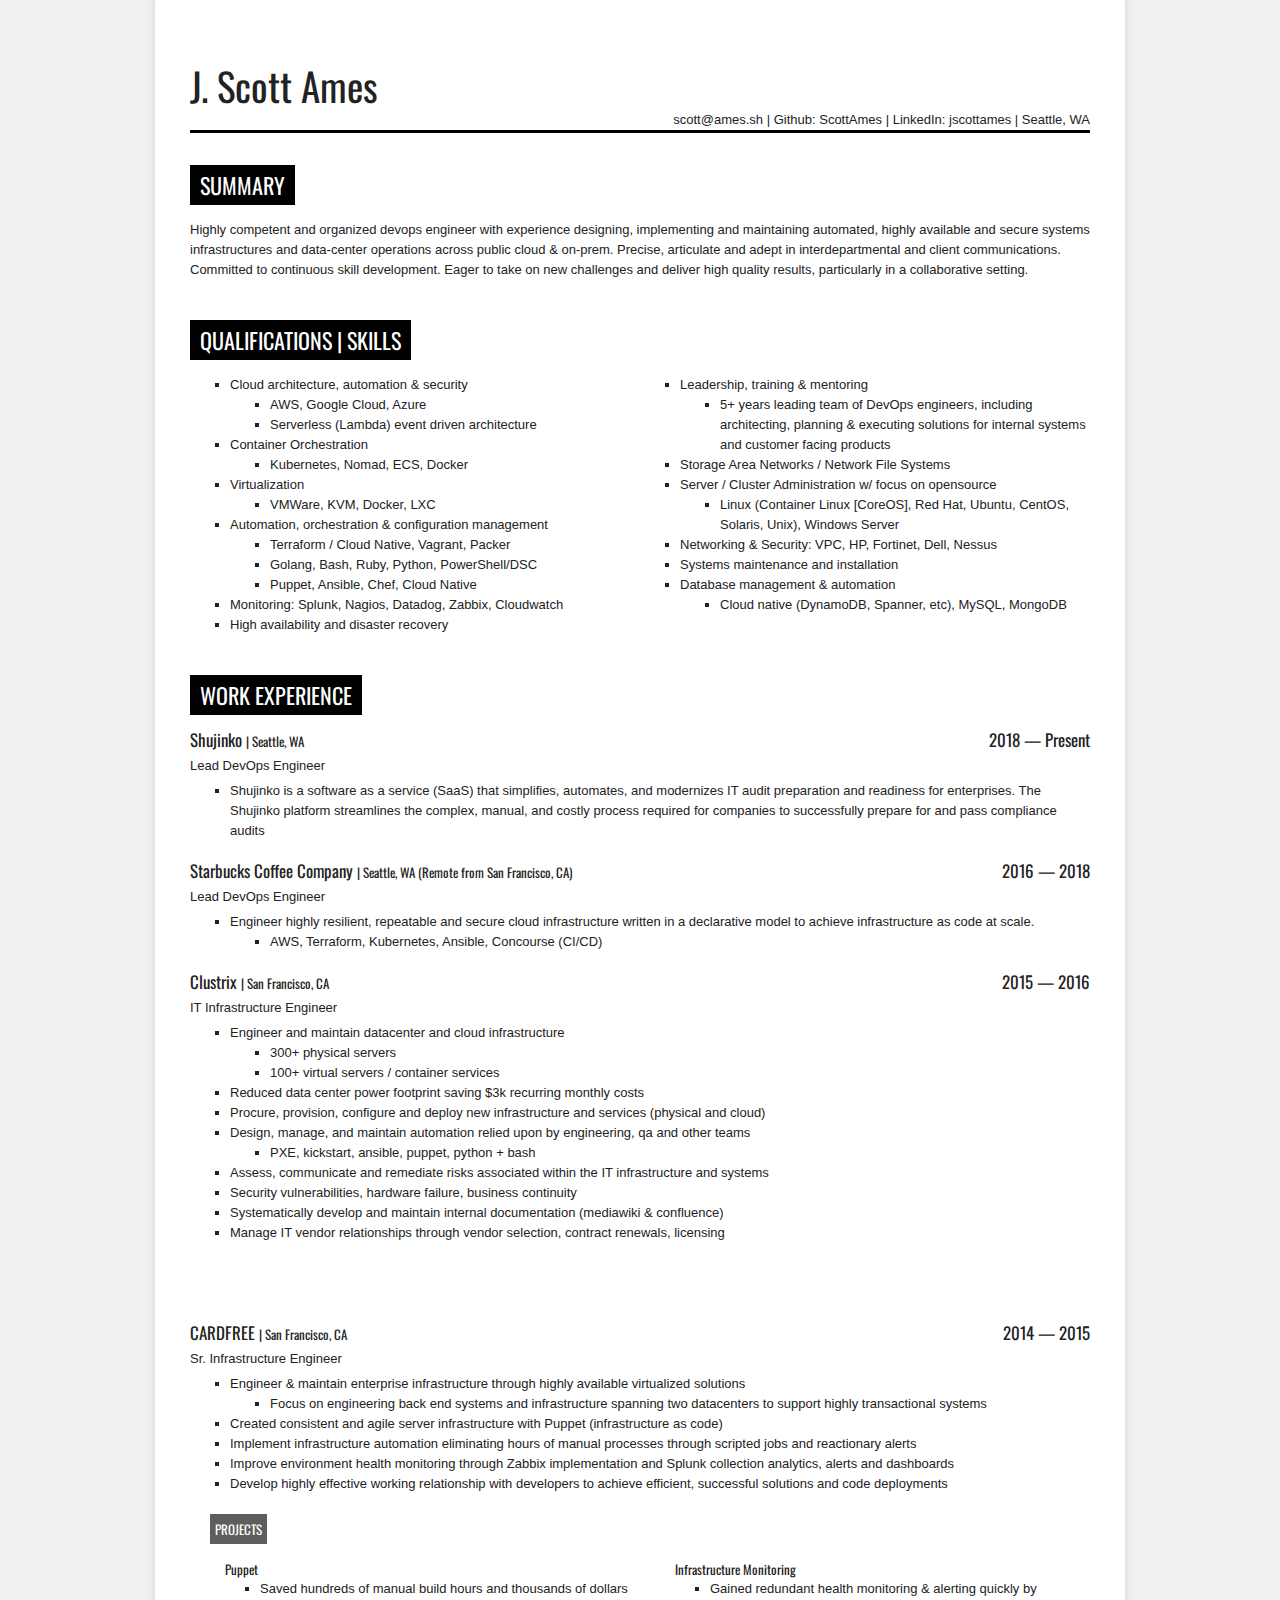
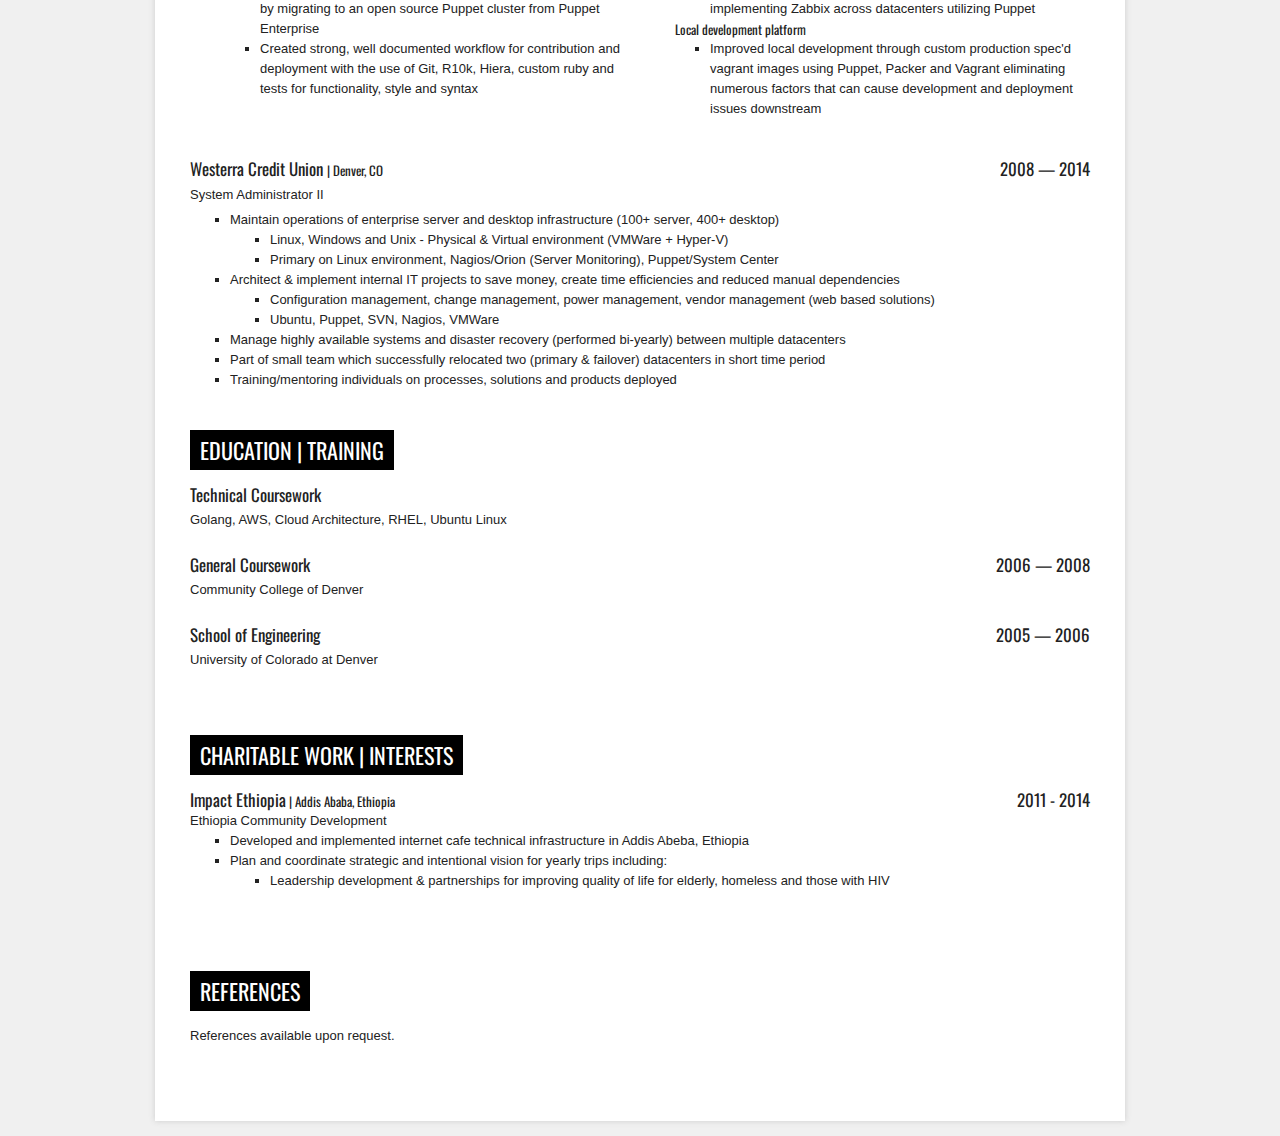
==== print.html @ c50ca89a "Updated descriptions + slight cleanup" ====
<!DOCTYPE html>
<html>

<head>
  <title>J. Scott Ames</title>
  <meta http-equiv="Content-Type" content="text/html; charset=utf-8" />
  <meta http-equiv="Generator" content="CV Maker - https://cvmkr.com/" />
  <meta name="robots" content="noindex">
  <link href="http://fonts.googleapis.com/css?family=Oswald" rel="stylesheet" type="text/css" />
  <style type="text/css">
    body {
      background: #f0f0f0;
      margin: 0;
      padding: 0;
      font-family: 'Helvetica Neue', Helvetica, Arial, sans-serif;
      line-height: 20px;
      font-size: 13px;
      color: #222;
    }

    h1,
    h2,
    h3 {
      font-family: 'Oswald', Impact, Helvetica, Arial, sans-serif;
      font-weight: normal;
      margin: 0 0 15px 0;
      padding: 0;
    }

    h1 {
      font-size: 300%;
      background: #fff;
    }

    h2 {
      font-size: 210%;
    }

    h3 {
      font-size: 130%;
    }

    h4 {
      font-family: 'Oswald', Impact, Helvetica, Arial, sans-serif;
      font-weight: normal;
      margin: 0 0 0 0;
      padding: 0;
      font-size: 100%;
      text-indent: 35px;
    }

    h5 {
      text-indent: 25px;
    }

    p {
      margin: 0 0 10px 0;
    }

    ul {
      margin: 0;
      list-style-type: square;
    }

    ul.class-two li {
      float: left;
      width: 50%;
    }

    a {
      color: #222;
    }

    /* ________________________________________________________ */
    .clear {
      clear: both;
    }

    #main {
      background: #fff;
      width: 900px;
      padding: 35px;
      margin: 0 auto 15px auto;
      overflow: hidden;
      box-shadow: 0 0 6px #ccc;
    }

    #namecontact {
      position: relative;
      top: 0px;
      width: 900px;
      height: 100px;
      background: #fff;
      z-index: 100;
    }

    #title {
      line-height: 42px;
      border-bottom: 3px solid #000;
      padding-bottom: 30px;
      margin: 0px 0 30px 0;
    }

    #projtitle {
      line-height: 42px;
      border-bottom: 3px solid #000;
      padding-bottom: 30px;
      margin: 0px 0 30px 0;
      text-indent: 50px;
    }

    #credit {
      margin-bottom: 20px;
      font-size: 11px;
      color: #999;
      text-align: center;
    }

    #credit a {
      color: #999;
    }

    p label {
      font-family: 'Oswald', Helvetica, Arial, serif;
      font-size: 110%;
      margin-right: 10px;
    }

    p label span.colon {
      display: inline;
    }

    .itemproj li {
      margin-left: 30px;
    }

    .section {
      margin-bottom: 40px;
    }

    .topsection {
      margin-bottom: 30px;
      margin-top: 20px;
    }

    .topsection2 {
      margin-bottom: 30px;
      margin-top: 30px;
    }

    .section .set {}

    .item {
      margin: 0 0 20px 0;
    }

    /*  _____________________________ */
    .section .title {
      text-transform: uppercase;
      font-size: 170%;
      padding: 10px 10px;
      margin: 0 auto 15px auto;
      display: inline-block;
      background: #000;
      color: #fff;
    }

    .section .projtitle {
      text-transform: uppercase;
      font-size: 100%;
      margin-left: 20px;
      padding: 5px 5px;
      display: inline-block;
      background: #5E5E5E;
      color: #fff;
    }

    .titlesmall {
      font-size: 170%;
      text-align: center;
      padding: 10px 10px;
      margin: 0 auto 15px auto;
      display: inline-block;
      background: #000;
      color: #fff;
    }

    .section .set h3 {
      margin: 0;
    }

    .basic-info {
      border-top: 0;
    }

    .section.basic-info .title {
      float: left;
      border: 0;
    }

    .basic-info .set {
      float: right;
      width: 70%;
    }

    .basic-info .address {
      width: 40%;
      float: left;
    }

    .basic-info .r {
      float: right;
      width: 50%;
      text-align: right;
    }

    .basic-info label {
      font-family: 'Oswald', Helvetica, Arial, serif;
    }

    .basic-info label,
    .basic-info span {
      display: inline !important;
    }

    .basic-info p {
      margin: 0;
    }

    .section span {
      display: block;
    }

    .section h3 span.l,
    .section span.r {
      width: 49%;
      float: left;
    }

    .section span.r {
      float: right;
      text-align: right;
    }

    .section-education .school,
    .section-work .job_title {
      font-size: 100%;
      display: block;
      margin: 5px 0 5px 0;
    }

    #photo {
      width: 160px;
      height: 200px;
      overflow: hidden;
      float: left;
      margin-top: 4px;
      border-radius: 4px;
    }

    #photo img {
      width: 100%;
      height: auto;
    }

    .header.photo {
      margin-left: 190px;
    }

    .header.photo #title {
      text-align: left;
    }

    .header.photo .basic-info {
      float: none;
      padding: 0;
    }

    @media screen and (max-width: 950px) {
      body {
        background: #fff;
      }

      #main {
        box-shadow: none;
        padding: 0;
        padding: 5px;
      }
    }

    @media print {

      .no-print,
      .no-print * {
        display: none !important;
      }
    }

    .namename {
      position: relative;
    }

    .namecontacts {
      position: relative;
      text-align: right;
    }

    #namebar {
      line-height: 42px;
      border-top: 3px solid #000;
      padding-bottom: 30px;
      margin: 0px 0 30px 0;
      position: relative;
      background: #fff;
    }

    #namebar2 {
      line-height: 42px;
      border-top: 3px solid #000;
      padding-bottom: 30px;
      margin: 0px 0 30px 0;
      position: relative;
      background: #fff;
    }

    #printbutton {
      position: fixed;
      top: 10px;
      right: 300px;
      text-align: right;
      z-index: 99999;
    }
  </style>
</head>

<body>
  <div id="main">
    <div id="namecontact">
      <div class="container">
        <div class="namename">
          <h1><br><br>J. Scott Ames</h1>
        </div>
        <div class="namecontacts">
          <a href="mailto:scott@ames.sh" style="text-decoration:none"><span class="value"
              target="_blank">scott@ames.sh</span></a>
          <span> | </span></span>
          <a href="https://github.com/scottames" style="text-decoration:none" target="_blank"><span
              class="value">Github: ScottAmes</span></a>
          <span> | </span></span>
          <a href="http://www.linkedin.com/in/jscottames" style="text-decoration:none" target="_blank"><span
              class="value">LinkedIn: jscottames</span></a>
          <span> | </span>
          <span class="value">Seattle, WA</span>
        </div>
      </div>
      <div id="namebar"></div>
    </div>
    <div class="topsection"></div>
    <div class="section section-1395421881910">
      <h2 class="title">Summary</h2>
      <div class="set">
        <div class="item">
          <span class="info">Highly competent and organized devops engineer with experience designing,
            implementing and maintaining automated, highly available and secure systems infrastructures and data-center
            operations across public cloud & on-prem. Precise, articulate and adept in interdepartmental and client
            communications. Committed to continuous skill development. Eager to take on new challenges and deliver high
            quality results, particularly in a collaborative setting.</span>
        </div>
      </div>
      <div class="clear"> </div>
    </div>
    <div class="section section-qualifications">
      <h2 class="title">Qualifications | Skills</h2>
      <div class="set">
        <div style="float: left; width: 50%;">
          <ul>
            <li>Cloud architecture, automation & security
              <ul>
                <li>AWS, Google Cloud, Azure</li>
                <li>Serverless (Lambda) event driven architecture</li>
              </ul>
            </li>
            <li>Container Orchestration
              <ul>
                <li>Kubernetes, Nomad, ECS, Docker</li>
              </ul>
            </li>
            <li>Virtualization
              <ul>
                <li>VMWare, KVM, Docker, LXC</li>
              </ul>
            </li>
            <li>Automation, orchestration & configuration management
              <ul>
                <li>Terraform / Cloud Native, Vagrant, Packer</li>
                <li>Golang, Bash, Ruby, Python, PowerShell/DSC</li>
                <li>Puppet, Ansible, Chef, Cloud Native</li>
              </ul>
            </li>
            <li>Monitoring: Splunk, Nagios, Datadog, Zabbix, Cloudwatch</li>
            <li>High availability and disaster recovery</li>
          </ul>
        </div>
        <div style="float: right; width: 50%;">
          <ul>
            <li>Leadership, training & mentoring
              <ul>
                <li>5+ years leading team of DevOps engineers, including architecting, planning & executing
                  solutions for internal systems and customer facing products</li>
              </ul>
            </li>
            <li>Storage Area Networks / Network File Systems</li>
            <li>Server / Cluster Administration w/ focus on opensource
              <ul>
                <li>Linux (Container Linux [CoreOS], Red Hat, Ubuntu, CentOS, Solaris, Unix), Windows Server</li>
              </ul>
            </li>
            <li>Networking & Security: VPC, HP, Fortinet, Dell, Nessus</li>
            <li>Systems maintenance and installation</li>
            <li>Database management & automation
              <ul>
                <li> Cloud native (DynamoDB, Spanner, etc), MySQL, MongoDB</li>
              </ul>
            </li>
          </ul>
        </div>
      </div>
      <div class="clear"> </div>
    </div>
    <div class="section section-work">
      <h2 class="title">Work Experience</h2>
      <div class="set">
        <div class="item">
          <h3>
            <span class="company l"><a href="https://www.shujinko.io/" style="text-decoration:none"
                target="_blank">Shujinko</a>
              <font size="2"> | Seattle, WA</font>
            </span>
            <span class="date r">2018 &mdash; Present</span>
          </h3>
          <span class="clear"> </span>
          <span class="job_title">Lead DevOps Engineer</span>
          <span class="info">
            <ul>
              <li>Shujinko is a software as a service (SaaS) that simplifies, automates, and modernizes IT audit
                preparation and readiness for enterprises. The Shujinko platform streamlines the complex, manual, and
                costly process required for companies to successfully prepare for and pass compliance audits</li>
            </ul>
          </span>
          <span class="clear"> </span>
        </div>
        <div class="item">
          <h3>
            <span class="company l"><a href="https://www.starbucks.com/about-us/company-information"
                style="text-decoration:none" target="_blank">Starbucks Coffee Company</a>
              <font size="2"> | Seattle, WA (Remote from San Francisco, CA)</font>
            </span>
            <span class="date r">2016 &mdash; 2018</span>
          </h3>
          <span class="clear"> </span>
          <span class="job_title">Lead DevOps Engineer</span>
          <span class="info">
            <ul>
              <li>Engineer highly resilient, repeatable and secure cloud infrastructure written in a declarative model
                to achieve infrastructure as code at scale.</li>
              <ul>
                <li>AWS, Terraform, Kubernetes, Ansible, Concourse (CI/CD)</li>
              </ul>
            </ul>
          </span>
          <span class="clear"> </span>
        </div>
        <div class="item">
          <h3>
            <span class="company l"><a href="http://www.clustrix.com/" style="text-decoration:none"
                target="_blank">Clustrix</a>
              <font size="2"> | San Francisco, CA</font>
            </span>
            <span class="date r">2015 &mdash; 2016</span>
          </h3>
          <span class="clear"> </span>
          <span class="job_title">IT Infrastructure Engineer</span>
          <span class="info">
            <ul>
              <li>Engineer and maintain datacenter and cloud infrastructure</li>
              <ul>
                <li>300+ physical servers</li>
                <li>100+ virtual servers / container services</li>
              </ul>
              <li>Reduced data center power footprint saving $3k recurring monthly costs</li>
              <li>Procure, provision, configure and deploy new infrastructure and services (physical and cloud)</li>
              <li>Design, manage, and maintain automation relied upon by engineering, qa and other teams</li>
              <ul>
                <li>PXE, kickstart, ansible, puppet, python + bash</li>
              </ul>
              <li>Assess, communicate and remediate risks associated within the IT infrastructure and systems</li>
              <li>Security vulnerabilities, hardware failure, business continuity</li>
              <li>Systematically develop and maintain internal documentation (mediawiki & confluence)</li>
              <li>Manage IT vendor relationships through vendor selection, contract renewals, licensing</li>
            </ul>
          </span>
          <span class="clear"> </span>
        </div>
        <p style="page-break-after: always;">&nbsp;</p>
        <p style="page-break-before: always;">&nbsp;</p>
        <div class="item">
          <h3>
            <span class="company l"><a href="http://www.cardfree.com/" style="text-decoration:none"
                target="_blank">CARDFREE</a>
              <font size="2"> | San Francisco, CA</font>
            </span>
            <span class="date r">2014 &mdash; 2015</span>
          </h3>
          <span class="clear"> </span>
          <span class="job_title">Sr. Infrastructure Engineer</span>
          <span class="info">
            <ul>
              <li>Engineer &amp; maintain enterprise infrastructure through highly available virtualized solutions</li>
              <ul>
                <li>Focus on engineering back end systems and infrastructure spanning two datacenters to support highly
                  transactional systems</li>
              </ul>
              <li>Created consistent and agile server infrastructure with Puppet (infrastructure as code)</li>
              <li>Implement infrastructure automation eliminating hours of manual processes through scripted jobs and
                reactionary alerts</li>
              <li>Improve environment health monitoring through Zabbix implementation and Splunk collection analytics,
                alerts and dashboards</li>
              <li>Develop highly effective working relationship with developers to achieve efficient, successful
                solutions and code deployments</li>
            </ul>
          </span>
          <span class="clear"> </span>
        </div>
        <div class="section section-projects">
          <h2 class="projtitle">Projects</h2>
          <div class="set">
            <div style="float: left; width: 50%;">
              <span class="clear"> </span>
              <h4>
                <span class="info l">Puppet</span>
              </h4>
              <span class="clear"> </span>
              <span class="itemproj">
                <ul>
                  <li>Saved hundreds of manual build hours and thousands of dollars by migrating to an open source
                    Puppet cluster from Puppet Enterprise</li>
                  <li>Created strong, well documented workflow for contribution and deployment with the use of Git,
                    R10k, Hiera, custom ruby and tests for functionality, style and syntax</li>
                </ul>
            </div>
            <div style="float: right; width: 50%;">
              <span class="clear"> </span>
              <h4>
                <span class="info l">Infrastructure Monitoring</span>
              </h4>
              <span class="clear"></span>
              <span class="itemproj">
                <ul>
                  <li>Gained redundant health monitoring & alerting quickly by implementing Zabbix across datacenters
                    utilizing Puppet</li>
                </ul>
              </span>
              <h4>
                <span class="info l">Local development platform</span>
              </h4>
              <span class="clear"></span>
              <span class="itemproj">
                <ul>
                  <li>Improved local development through custom production spec'd vagrant images using Puppet, Packer
                    and Vagrant eliminating numerous factors that can cause development and deployment issues downstream
                  </li>
                </ul>
              </span>
              <span class="clear"> </span>
            </div>
          </div>
          <div class="clear"> </div>
        </div>
        <div class="item">
          <h3>
            <span class="company l"><a href="https://www.westerracu.com/about-us" style="text-decoration:none"
                target="_blank">Westerra Credit Union</a>
              <font size="2"> | Denver, CO</font>
            </span>
            <span class="date r">2008 &mdash; 2014</span>
          </h3>
          <span class="clear"> </span>
          <span class="job_title">System Administrator II</span>
          <span class="info">
            <ul>
              <li>Maintain operations of enterprise server and desktop infrastructure (100+ server, 400+ desktop)</li>
              <ul>
                <li>Linux, Windows and Unix - Physical &amp; Virtual environment (VMWare + Hyper-V)</li>
                <li>Primary on Linux environment, Nagios/Orion (Server Monitoring), Puppet/System Center</li>
              </ul>
              <li>Architect & implement internal IT projects to save money, create time efficiencies and reduced manual
                dependencies</li>
              <ul>
                <li>Configuration management, change management, power management, vendor management (web based
                  solutions)</li>
                <li>Ubuntu, Puppet, SVN, Nagios, VMWare</li>
              </ul>
              <li>Manage highly available systems and disaster recovery (performed bi-yearly) between multiple
                datacenters</li>
              <li>Part of small team which successfully relocated two (primary & failover) datacenters in short time
                period</li>
              <li>Training/mentoring individuals on processes, solutions and products deployed</li>
            </ul>
          </span>
          <span class="clear"> </span>
        </div>
      </div>
    </div>
    <div class="section section-education">
      <h2 class="title">Education | Training</h2>
      <div class="set">
        <div class="item">
          <h3>
            <span class="course l">Technical Coursework</span>
            <span class="date r"></span>
          </h3>
          <span class="clear"> </span>
          <span class="school">Golang, AWS, Cloud Architecture, RHEL, Ubuntu Linux</span>
          <span class="clear"> </span>
        </div>
        <div class="item">
          <h3>
            <span class="course l">General Coursework</span>
            <span class="date r">2006 &mdash; 2008</span>
          </h3>
          <span class="clear"> </span>
          <span class="school">Community College of Denver</span>
          <span class="clear"> </span>
        </div>
        <div class="item">
          <h3>
            <span class="course l">School of Engineering</span>
            <span class="date r">2005 &mdash; 2006</span>
          </h3>
          <span class="clear"> </span>
          <span class="school">University of Colorado at Denver</span>
          <span class="clear"></span>
        </div>
      </div>
      <div class="clear"> </div>
    </div>
    <div class="section section-interests">
      <h2 class="title">Charitable Work | Interests</h2>
      <div class="set">
        <div class="item">
          <h3>
            <span class="info l">Impact Ethiopia<font size="2"> | Addis Ababa, Ethiopia</font></span>
            <span class="date r">2011 - 2014</span>
          </h3>
          <span class="clear"> </span>
          <span>Ethiopia Community Development</span>
          <span>
            <ul>
              <li>Developed and implemented internet cafe technical infrastructure in Addis Abeba, Ethiopia</li>
              <li>Plan and coordinate strategic and intentional vision for yearly trips including:</li>
              <ul>
                <li>Leadership development & partnerships for improving quality of life for elderly, homeless and those
                  with HIV</li>
              </ul>
            </ul>
            <br />
          </span>
        </div>
      </div>
      <div class="clear"> </div>
    </div>
    <div class="section section-references">
      <h2 class="title">References</h2>
      <div class="set">
        <div class="item">
          <span class="info">References available upon request.</span>
        </div>
      </div>
      <div class="clear"> </div>
    </div>
  </div>
</body>

</html>
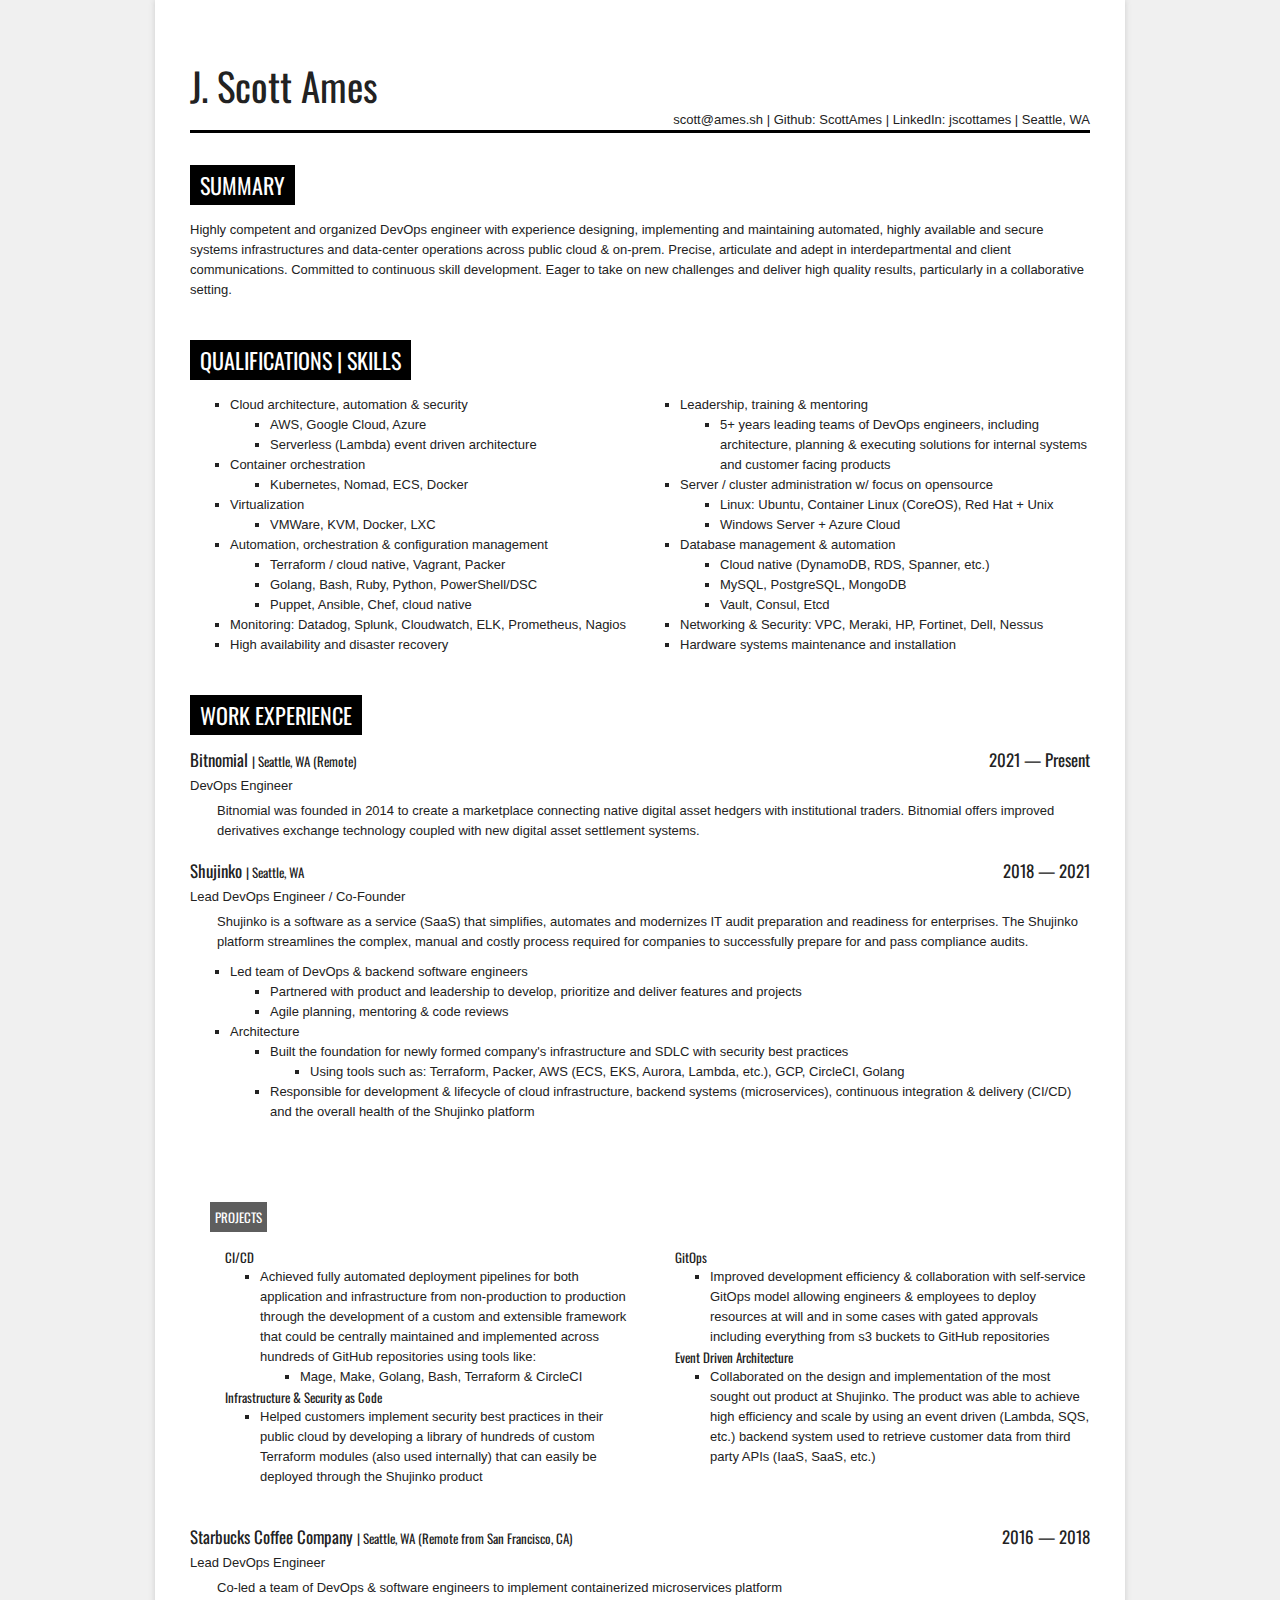
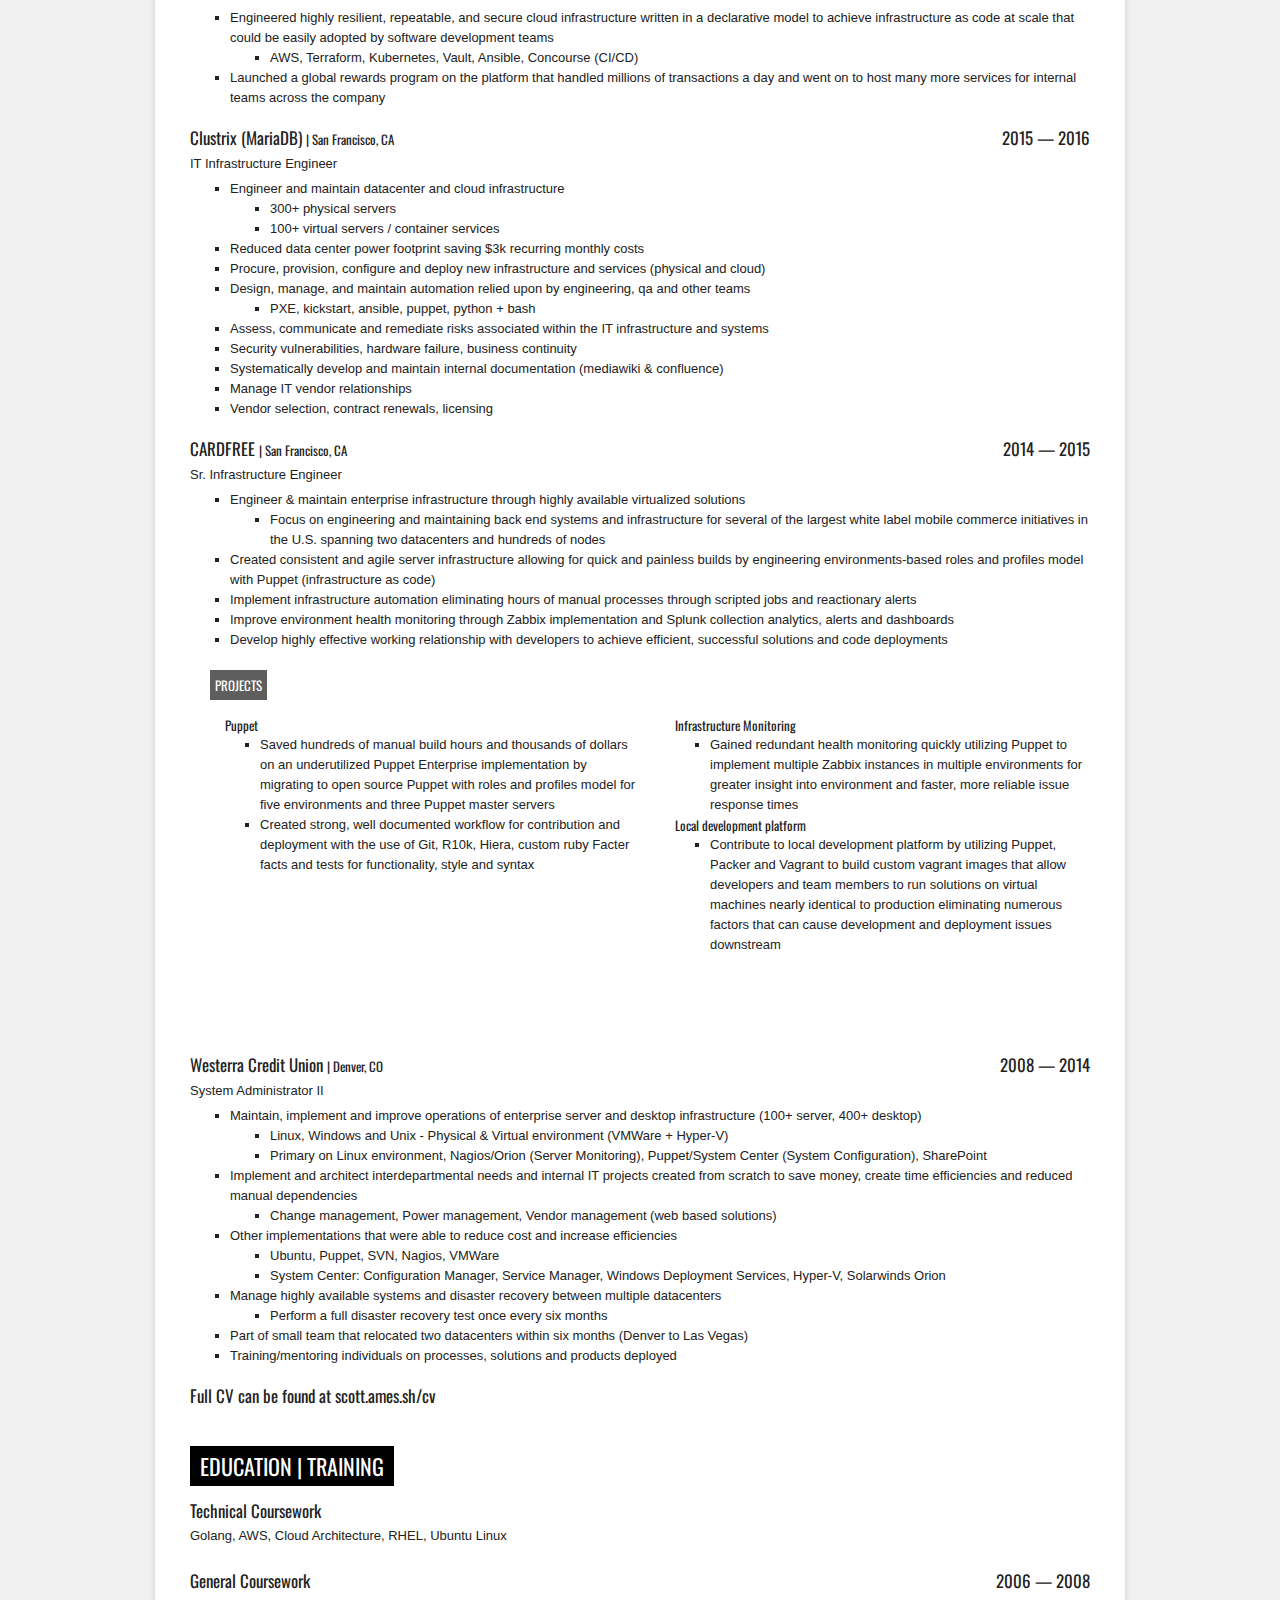
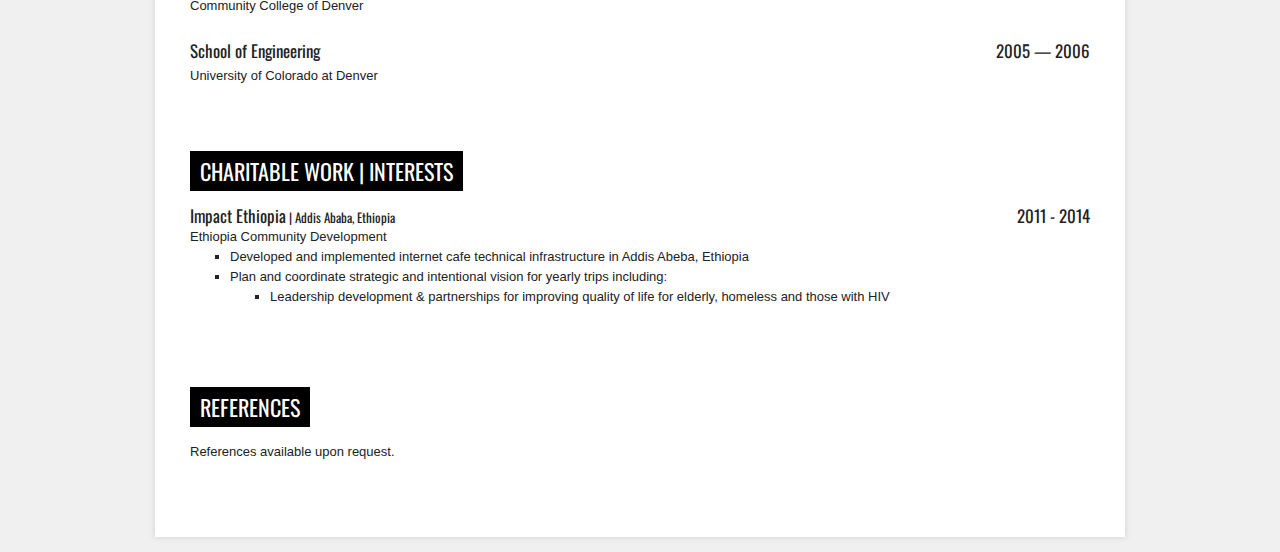
==== commit ceccc4fd: "true-up print copy + re-enable print" ====
--- a/print.html
+++ b/print.html
@@ -4,7 +4,6 @@
 <head>
   <title>J. Scott Ames</title>
   <meta http-equiv="Content-Type" content="text/html; charset=utf-8" />
-  <meta http-equiv="Generator" content="CV Maker - https://cvmkr.com/" />
   <meta name="robots" content="noindex">
   <link href="http://fonts.googleapis.com/css?family=Oswald" rel="stylesheet" type="text/css" />
   <style type="text/css">
@@ -347,8 +346,8 @@
           <a href="https://github.com/scottames" style="text-decoration:none" target="_blank"><span
               class="value">Github: ScottAmes</span></a>
           <span> | </span></span>
-          <a href="http://www.linkedin.com/in/jscottames" style="text-decoration:none" target="_blank"><span
-              class="value">LinkedIn: jscottames</span></a>
+          <a href="http://www.linkedin.com/in/jscottames" style="text-decoration:none"
+            target="_blank"><span class="value">LinkedIn: jscottames</span></a>
           <span> | </span>
           <span class="value">Seattle, WA</span>
         </div>
@@ -360,10 +359,11 @@
       <h2 class="title">Summary</h2>
       <div class="set">
         <div class="item">
-          <span class="info">Highly competent and organized devops engineer with experience designing,
-            implementing and maintaining automated, highly available and secure systems infrastructures and data-center
-            operations across public cloud & on-prem. Precise, articulate and adept in interdepartmental and client
-            communications. Committed to continuous skill development. Eager to take on new challenges and deliver high
+          <span class="info">Highly competent and organized DevOps engineer with experience
+            designing, implementing and maintaining automated, highly available and secure systems
+            infrastructures and data-center operations across public cloud & on-prem. Precise,
+            articulate and adept in interdepartmental and client communications. Committed to
+            continuous skill development. Eager to take on new challenges and deliver high
             quality results, particularly in a collaborative setting.</span>
         </div>
       </div>
@@ -380,7 +380,7 @@
                 <li>Serverless (Lambda) event driven architecture</li>
               </ul>
             </li>
-            <li>Container Orchestration
+            <li>Container orchestration
               <ul>
                 <li>Kubernetes, Nomad, ECS, Docker</li>
               </ul>
@@ -392,12 +392,12 @@
             </li>
             <li>Automation, orchestration & configuration management
               <ul>
-                <li>Terraform / Cloud Native, Vagrant, Packer</li>
+                <li>Terraform / cloud native, Vagrant, Packer</li>
                 <li>Golang, Bash, Ruby, Python, PowerShell/DSC</li>
-                <li>Puppet, Ansible, Chef, Cloud Native</li>
+                <li>Puppet, Ansible, Chef, cloud native</li>
               </ul>
             </li>
-            <li>Monitoring: Splunk, Nagios, Datadog, Zabbix, Cloudwatch</li>
+            <li>Monitoring: Datadog, Splunk, Cloudwatch, ELK, Prometheus, Nagios</li>
             <li>High availability and disaster recovery</li>
           </ul>
         </div>
@@ -405,23 +405,25 @@
           <ul>
             <li>Leadership, training & mentoring
               <ul>
-                <li>5+ years leading team of DevOps engineers, including architecting, planning & executing
-                  solutions for internal systems and customer facing products</li>
+                <li>5+ years leading teams of DevOps engineers, including architecture, planning &
+                  executing solutions for internal systems and customer facing products</li>
               </ul>
             </li>
-            <li>Storage Area Networks / Network File Systems</li>
-            <li>Server / Cluster Administration w/ focus on opensource
-              <ul>
-                <li>Linux (Container Linux [CoreOS], Red Hat, Ubuntu, CentOS, Solaris, Unix), Windows Server</li>
+            <li>Server / cluster administration w/ focus on opensource
+              <ul>
+                <li>Linux: Ubuntu, Container Linux (CoreOS), Red Hat + Unix</li>
+                <li>Windows Server + Azure Cloud</li>
               </ul>
             </li>
-            <li>Networking & Security: VPC, HP, Fortinet, Dell, Nessus</li>
-            <li>Systems maintenance and installation</li>
             <li>Database management & automation
               <ul>
-                <li> Cloud native (DynamoDB, Spanner, etc), MySQL, MongoDB</li>
+                <li>Cloud native (DynamoDB, RDS, Spanner, etc.)</li>
+                <li>MySQL, PostgreSQL, MongoDB</li>
+                <li>Vault, Consul, Etcd</li>
               </ul>
             </li>
+            <li>Networking & Security: VPC, Meraki, HP, Fortinet, Dell, Nessus</li>
+            <li>Hardware systems maintenance and installation</li>
           </ul>
         </div>
       </div>
@@ -432,22 +434,130 @@
       <div class="set">
         <div class="item">
           <h3>
-            <span class="company l"><a href="https://www.shujinko.io/" style="text-decoration:none"
+            <span class="company l"><a href="https://bitnomial.com/" style="text-decoration:none"
+                target="_blank">Bitnomial</a>
+              <font size="2"> | Seattle, WA (Remote)</font>
+            </span>
+            <span class="date r">2021 &mdash; Present</span>
+          </h3>
+          <span class="clear"> </span>
+          <span class="job_title">DevOps Engineer</span>
+          <span class="info">
+            <p style="margin-left:3%">Bitnomial was founded in 2014 to create a marketplace
+              connecting native digital asset hedgers with institutional traders. Bitnomial offers
+              improved derivatives exchange technology coupled with new digital asset settlement
+              systems.</p>
+          </span>
+        </div>
+        <div class="item">
+          <h3>
+            <span class="company l"><a href="https://shujinko.io/" style="text-decoration:none"
                 target="_blank">Shujinko</a>
               <font size="2"> | Seattle, WA</font>
             </span>
-            <span class="date r">2018 &mdash; Present</span>
-          </h3>
-          <span class="clear"> </span>
-          <span class="job_title">Lead DevOps Engineer</span>
+            <span class="date r">2018 &mdash; 2021</span>
+          </h3>
+          <span class="clear"> </span>
+          <span class="job_title">Lead DevOps Engineer / Co-Founder</span>
           <span class="info">
+            <p style="margin-left:3%">Shujinko is a software as a service (SaaS) that simplifies,
+              automates and modernizes IT audit preparation and readiness for enterprises. The
+              Shujinko platform streamlines the complex, manual and costly process required for
+              companies to successfully prepare for and pass compliance audits.</p>
             <ul>
-              <li>Shujinko is a software as a service (SaaS) that simplifies, automates, and modernizes IT audit
-                preparation and readiness for enterprises. The Shujinko platform streamlines the complex, manual, and
-                costly process required for companies to successfully prepare for and pass compliance audits</li>
+              <li>Led team of DevOps & backend software engineers</li>
+              <ul>
+                <li>Partnered with product and leadership to develop, prioritize and deliver
+                  features and projects</li>
+                <li>Agile planning, mentoring & code reviews</li>
+              </ul>
+              <li>Architecture</li>
+              <ul>
+                <li>Built the foundation for newly formed company's infrastructure and SDLC with
+                  security best practices</li>
+                <ul>
+                  <li>Using tools such as: Terraform, Packer, AWS (ECS, EKS,
+                    Aurora, Lambda, etc.), GCP, CircleCI, Golang</li>
+                </ul>
+                <li>Responsible for development & lifecycle of cloud infrastructure, backend systems
+                  (microservices), continuous integration & delivery (CI/CD) and the overall health
+                  of the Shujinko platform</li>
+              </ul>
             </ul>
           </span>
           <span class="clear"> </span>
+        </div>
+        <p style="page-break-after: always;">&nbsp;</p>
+        <p style="page-break-before: always;">&nbsp;</p>
+        <div class="section section-projects">
+          <h2 class="projtitle">Projects</h2>
+          <div class="set">
+            <div style="float: left; width: 50%;">
+              <span class="clear"> </span>
+              <h4>
+                <span class="info l">CI/CD</span>
+              </h4>
+              <span class="clear"> </span>
+              <span class="itemproj">
+                <ul>
+                  <li>Achieved fully automated deployment pipelines for both application and
+                    infrastructure from
+                    non-production to production through the development of a custom and extensible
+                    framework that could
+                    be centrally maintained and implemented across hundreds of GitHub repositories
+                    using tools like:</li>
+                  <ul>
+                    <li><a href="https://magefile.org/" style="text-decoration:none"
+                        target="_blank">Mage</a>, Make,
+                      Golang, Bash, Terraform & CircleCI</li>
+                  </ul>
+                </ul>
+                <h4>
+                  <span class="info l">Infrastructure & Security as Code</span>
+                </h4>
+                <span class="clear"></span>
+                <span class="itemproj">
+                  <ul>
+                    <li>Helped customers implement security best practices in their public cloud by
+                      developing a
+                      library of hundreds of custom Terraform modules (also used internally) that
+                      can easily be deployed
+                      through the Shujinko product</li>
+                  </ul>
+            </div>
+            <div style="float: right; width: 50%;">
+              <h4>
+                <span class="info l">GitOps</span>
+              </h4>
+              <span class="clear"></span>
+              <span class="itemproj">
+                <ul>
+                  <li>Improved development efficiency & collaboration with self-service GitOps
+                    model allowing
+                    engineers & employees to deploy resources at will and in some cases with gated
+                    approvals including
+                    everything from s3 buckets to GitHub repositories</li>
+                </ul>
+              </span>
+              <span class="clear"> </span>
+              <h4>
+                <span class="info l">Event Driven Architecture</span>
+              </h4>
+              <span class="clear"></span>
+              <span class="itemproj">
+                <ul>
+                  <li>Collaborated on the design and implementation of the most sought out product
+                    at Shujinko. The
+                    product was able to achieve high efficiency and scale by using an event driven
+                    (Lambda, SQS, etc.)
+                    backend system used to retrieve customer data from third party APIs (IaaS, SaaS,
+                    etc.)</li>
+                </ul>
+              </span>
+              <span class="clear"> </span>
+            </div>
+          </div>
+          <div class="clear"> </div>
         </div>
         <div class="item">
           <h3>
@@ -460,20 +570,27 @@
           <span class="clear"> </span>
           <span class="job_title">Lead DevOps Engineer</span>
           <span class="info">
+            <p style="margin-left:3%">Co-led a team of DevOps & software engineers to implement
+              containerized microservices platform</p>
             <ul>
-              <li>Engineer highly resilient, repeatable and secure cloud infrastructure written in a declarative model
-                to achieve infrastructure as code at scale.</li>
-              <ul>
-                <li>AWS, Terraform, Kubernetes, Ansible, Concourse (CI/CD)</li>
-              </ul>
+              <li>Engineered highly resilient, repeatable, and secure cloud infrastructure written
+                in a declarative model to achieve infrastructure as code at scale that could be
+                easily adopted by software development teams
+              </li>
+              <ul>
+                <li>AWS, Terraform, Kubernetes, Vault, Ansible, Concourse (CI/CD)</li>
+              </ul>
+              <li>Launched a global rewards program on the platform that handled millions of
+                transactions a day and went on to host many more services for internal teams across
+                the company</li>
             </ul>
           </span>
           <span class="clear"> </span>
         </div>
         <div class="item">
           <h3>
-            <span class="company l"><a href="http://www.clustrix.com/" style="text-decoration:none"
-                target="_blank">Clustrix</a>
+            <span class="company l"><a href="https://www.clustrix.com/" style="text-decoration:none"
+                target="_blank">Clustrix (MariaDB)</a>
               <font size="2"> | San Francisco, CA</font>
             </span>
             <span class="date r">2015 &mdash; 2016</span>
@@ -488,21 +605,24 @@
                 <li>100+ virtual servers / container services</li>
               </ul>
               <li>Reduced data center power footprint saving $3k recurring monthly costs</li>
-              <li>Procure, provision, configure and deploy new infrastructure and services (physical and cloud)</li>
-              <li>Design, manage, and maintain automation relied upon by engineering, qa and other teams</li>
+              <li>Procure, provision, configure and deploy new infrastructure and services (physical
+                and cloud)</li>
+              <li>Design, manage, and maintain automation relied upon by engineering, qa and other
+                teams</li>
               <ul>
                 <li>PXE, kickstart, ansible, puppet, python + bash</li>
               </ul>
-              <li>Assess, communicate and remediate risks associated within the IT infrastructure and systems</li>
+              <li>Assess, communicate and remediate risks associated within the IT infrastructure
+                and systems</li>
               <li>Security vulnerabilities, hardware failure, business continuity</li>
-              <li>Systematically develop and maintain internal documentation (mediawiki & confluence)</li>
-              <li>Manage IT vendor relationships through vendor selection, contract renewals, licensing</li>
+              <li>Systematically develop and maintain internal documentation (mediawiki &
+                confluence)</li>
+              <li>Manage IT vendor relationships</li>
+              <li>Vendor selection, contract renewals, licensing</li>
             </ul>
           </span>
           <span class="clear"> </span>
         </div>
-        <p style="page-break-after: always;">&nbsp;</p>
-        <p style="page-break-before: always;">&nbsp;</p>
         <div class="item">
           <h3>
             <span class="company l"><a href="http://www.cardfree.com/" style="text-decoration:none"
@@ -515,17 +635,24 @@
           <span class="job_title">Sr. Infrastructure Engineer</span>
           <span class="info">
             <ul>
-              <li>Engineer &amp; maintain enterprise infrastructure through highly available virtualized solutions</li>
-              <ul>
-                <li>Focus on engineering back end systems and infrastructure spanning two datacenters to support highly
-                  transactional systems</li>
-              </ul>
-              <li>Created consistent and agile server infrastructure with Puppet (infrastructure as code)</li>
-              <li>Implement infrastructure automation eliminating hours of manual processes through scripted jobs and
+              <li>Engineer &amp; maintain enterprise infrastructure through highly available
+                virtualized solutions</li>
+              <ul>
+                <li>Focus on engineering and maintaining back end systems and infrastructure for
+                  several of the largest white label mobile commerce initiatives in the U.S.
+                  spanning two datacenters and hundreds of nodes</li>
+              </ul>
+              <li>Created consistent and agile server infrastructure allowing for quick and painless
+                builds by engineering environments-based roles and profiles model with Puppet
+                (infrastructure as code)</li>
+              <li>Implement infrastructure automation eliminating hours of manual processes through
+                scripted jobs and
                 reactionary alerts</li>
-              <li>Improve environment health monitoring through Zabbix implementation and Splunk collection analytics,
+              <li>Improve environment health monitoring through Zabbix implementation and Splunk
+                collection analytics,
                 alerts and dashboards</li>
-              <li>Develop highly effective working relationship with developers to achieve efficient, successful
+              <li>Develop highly effective working relationship with developers to achieve
+                efficient, successful
                 solutions and code deployments</li>
             </ul>
           </span>
@@ -542,11 +669,17 @@
               <span class="clear"> </span>
               <span class="itemproj">
                 <ul>
-                  <li>Saved hundreds of manual build hours and thousands of dollars by migrating to an open source
-                    Puppet cluster from Puppet Enterprise</li>
-                  <li>Created strong, well documented workflow for contribution and deployment with the use of Git,
-                    R10k, Hiera, custom ruby and tests for functionality, style and syntax</li>
-                </ul>
+                  <li>Saved hundreds of manual build hours and thousands of dollars on an
+                    underutilized Puppet
+                    Enterprise implementation by migrating to open source Puppet with <a
+                      href="https://docs.puppetlabs.com/pe/latest/puppet_assign_configurations.html#assigning-configuration-data-with-role-and-profile-modules"
+                      style="text-decoration:none" target="_blank">roles and profiles model</a> for
+                    five environments
+                    and three Puppet master servers</li>
+                  <li>Created strong, well documented workflow for contribution and deployment with
+                    the use of Git,
+                    R10k, Hiera, custom ruby Facter facts and tests for functionality, style and
+                    syntax</li>
             </div>
             <div style="float: right; width: 50%;">
               <span class="clear"> </span>
@@ -556,18 +689,22 @@
               <span class="clear"></span>
               <span class="itemproj">
                 <ul>
-                  <li>Gained redundant health monitoring & alerting quickly by implementing Zabbix across datacenters
-                    utilizing Puppet</li>
+                  <li>Gained redundant health monitoring quickly utilizing Puppet to implement
+                    multiple Zabbix instances in multiple environments for greater insight into
+                    environment and faster, more reliable issue response times</li>
                 </ul>
               </span>
+              <span class="clear"></span>
               <h4>
                 <span class="info l">Local development platform</span>
               </h4>
               <span class="clear"></span>
               <span class="itemproj">
                 <ul>
-                  <li>Improved local development through custom production spec'd vagrant images using Puppet, Packer
-                    and Vagrant eliminating numerous factors that can cause development and deployment issues downstream
+                  <li>Contribute to local development platform by utilizing Puppet, Packer and
+                    Vagrant to build custom vagrant images that allow developers and team members to
+                    run solutions on virtual machines nearly identical to production eliminating
+                    numerous factors that can cause development and deployment issues downstream
                   </li>
                 </ul>
               </span>
@@ -576,10 +713,12 @@
           </div>
           <div class="clear"> </div>
         </div>
-        <div class="item">
-          <h3>
-            <span class="company l"><a href="https://www.westerracu.com/about-us" style="text-decoration:none"
-                target="_blank">Westerra Credit Union</a>
+        <p style="page-break-after: always;">&nbsp;</p>
+        <p style="page-break-before: always;">&nbsp;</p>
+        <div class="item">
+          <h3>
+            <span class="company l"><a href="https://www.westerracu.com/about-us"
+                style="text-decoration:none" target="_blank">Westerra Credit Union</a>
               <font size="2"> | Denver, CO</font>
             </span>
             <span class="date r">2008 &mdash; 2014</span>
@@ -588,25 +727,45 @@
           <span class="job_title">System Administrator II</span>
           <span class="info">
             <ul>
-              <li>Maintain operations of enterprise server and desktop infrastructure (100+ server, 400+ desktop)</li>
-              <ul>
-                <li>Linux, Windows and Unix - Physical &amp; Virtual environment (VMWare + Hyper-V)</li>
-                <li>Primary on Linux environment, Nagios/Orion (Server Monitoring), Puppet/System Center</li>
-              </ul>
-              <li>Architect & implement internal IT projects to save money, create time efficiencies and reduced manual
-                dependencies</li>
-              <ul>
-                <li>Configuration management, change management, power management, vendor management (web based
-                  solutions)</li>
+              <li>Maintain, implement and improve operations of enterprise server and desktop
+                infrastructure (100+ server, 400+ desktop)</li>
+              <ul>
+                <li>Linux, Windows and Unix - Physical &amp; Virtual environment (VMWare + Hyper-V)
+                </li>
+                <li>Primary on Linux environment, Nagios/Orion (Server Monitoring), Puppet/System
+                  Center (System Configuration), SharePoint</li>
+              </ul>
+              <li>Implement and architect interdepartmental needs and internal IT projects created
+                from scratch to save money, create time efficiencies and reduced manual dependencies
+              </li>
+              <ul>
+                <li>Change management, Power management, Vendor management (web based solutions)
+                </li>
+              </ul>
+              <li>Other implementations that were able to reduce cost and increase efficiencies</li>
+              <ul>
                 <li>Ubuntu, Puppet, SVN, Nagios, VMWare</li>
-              </ul>
-              <li>Manage highly available systems and disaster recovery (performed bi-yearly) between multiple
-                datacenters</li>
-              <li>Part of small team which successfully relocated two (primary & failover) datacenters in short time
-                period</li>
+                <li>System Center: Configuration Manager, Service Manager, Windows Deployment
+                  Services, Hyper-V, Solarwinds Orion</li>
+              </ul>
+              <li>Manage highly available systems and disaster recovery between multiple datacenters
+              </li>
+              <ul>
+                <li>Perform a full disaster recovery test once every six months</li>
+              </ul>
+              <li>Part of small team that relocated two datacenters within six months (Denver to Las
+                Vegas)</li>
               <li>Training/mentoring individuals on processes, solutions and products deployed</li>
             </ul>
           </span>
+          <span class="clear"> </span>
+        </div>
+        <div class="item">
+          <h3>
+            <span class="company l">Full CV can be found at <a href="https://scott.ames.sh/cv/"
+                style="text-decoration:none" target="_blank">scott.ames.sh/cv</a>
+            </span>
+          </h3>
           <span class="clear"> </span>
         </div>
       </div>
@@ -649,18 +808,21 @@
       <div class="set">
         <div class="item">
           <h3>
-            <span class="info l">Impact Ethiopia<font size="2"> | Addis Ababa, Ethiopia</font></span>
+            <span class="info l">Impact Ethiopia<font size="2"> | Addis Ababa, Ethiopia</font>
+            </span>
             <span class="date r">2011 - 2014</span>
           </h3>
           <span class="clear"> </span>
           <span>Ethiopia Community Development</span>
           <span>
             <ul>
-              <li>Developed and implemented internet cafe technical infrastructure in Addis Abeba, Ethiopia</li>
-              <li>Plan and coordinate strategic and intentional vision for yearly trips including:</li>
-              <ul>
-                <li>Leadership development & partnerships for improving quality of life for elderly, homeless and those
-                  with HIV</li>
+              <li>Developed and implemented internet cafe technical infrastructure in Addis Abeba,
+                Ethiopia</li>
+              <li>Plan and coordinate strategic and intentional vision for yearly trips including:
+              </li>
+              <ul>
+                <li>Leadership development & partnerships for improving quality of life for elderly,
+                  homeless and those with HIV</li>
               </ul>
             </ul>
             <br />
@@ -682,3 +844,4 @@
 </body>
 
 </html>
+<!-- Original styling and code generated by http://cvmkr.com/ | many thanks!  -->
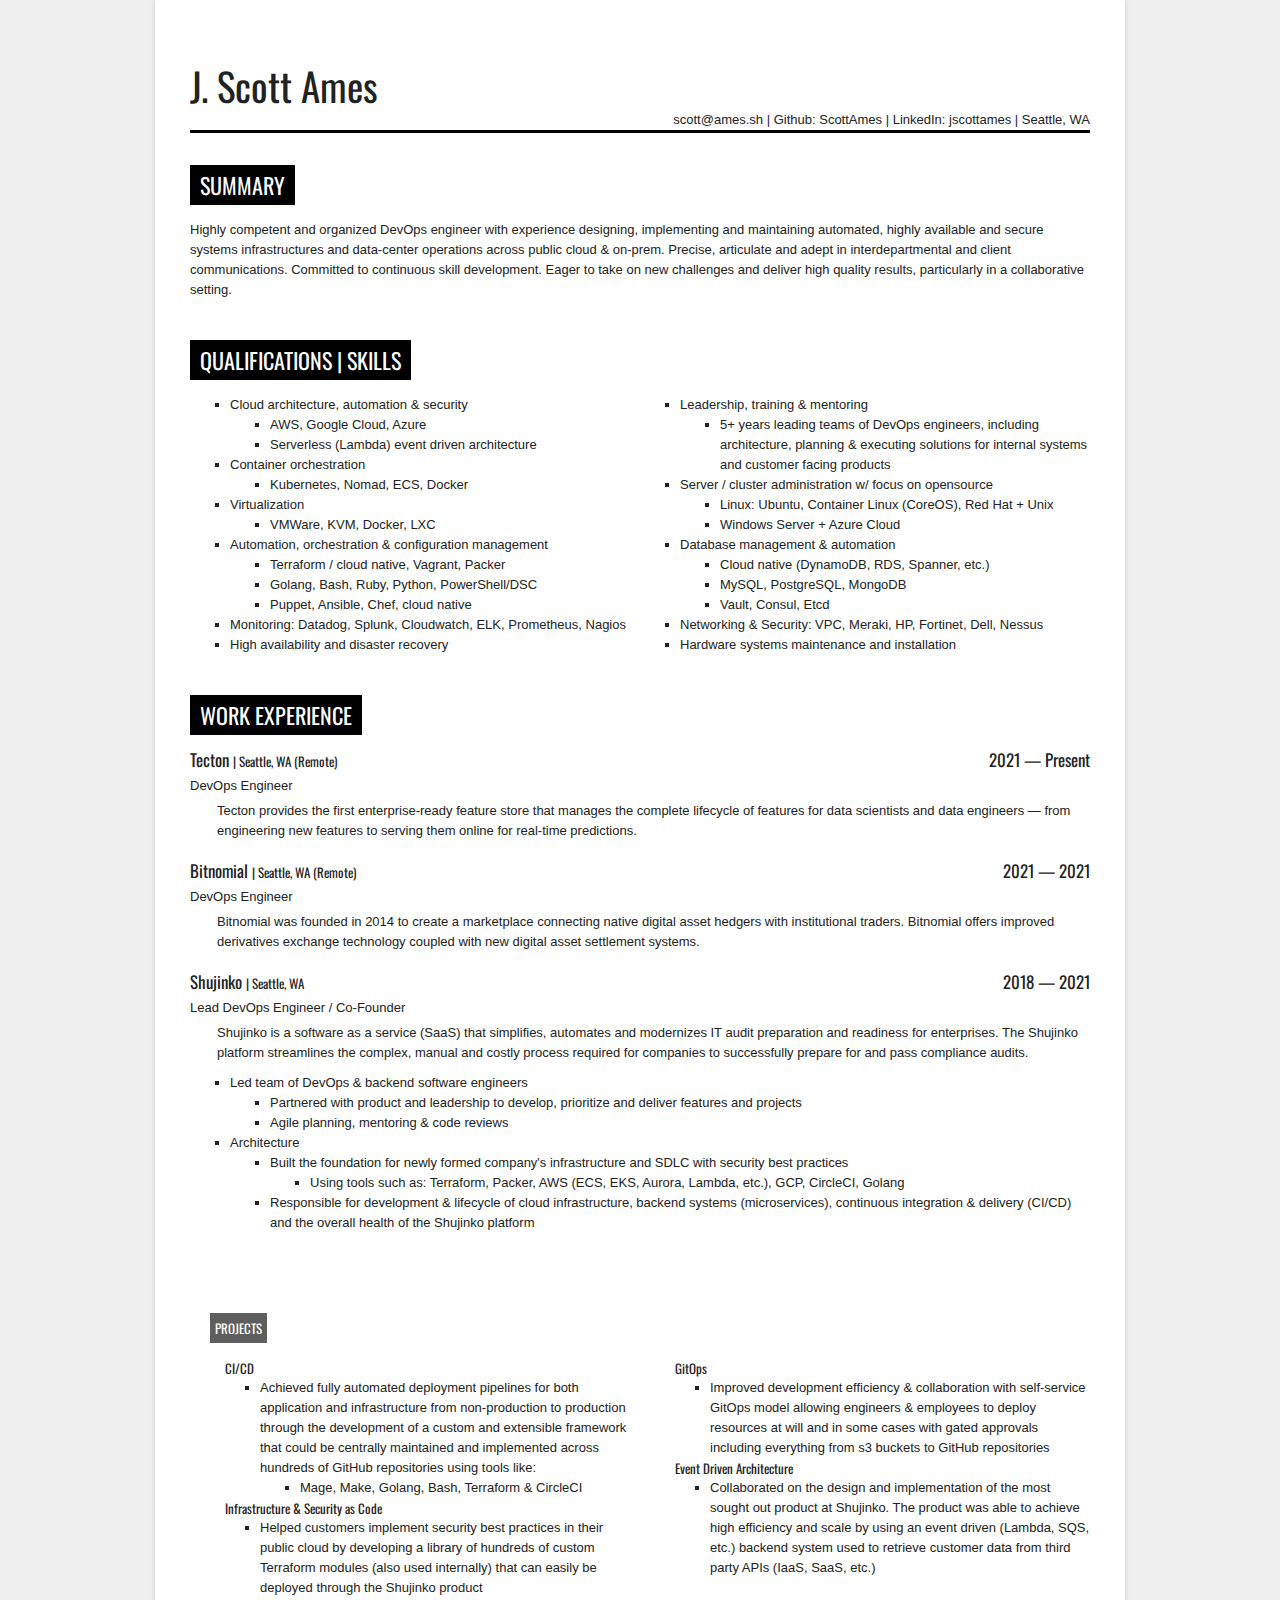
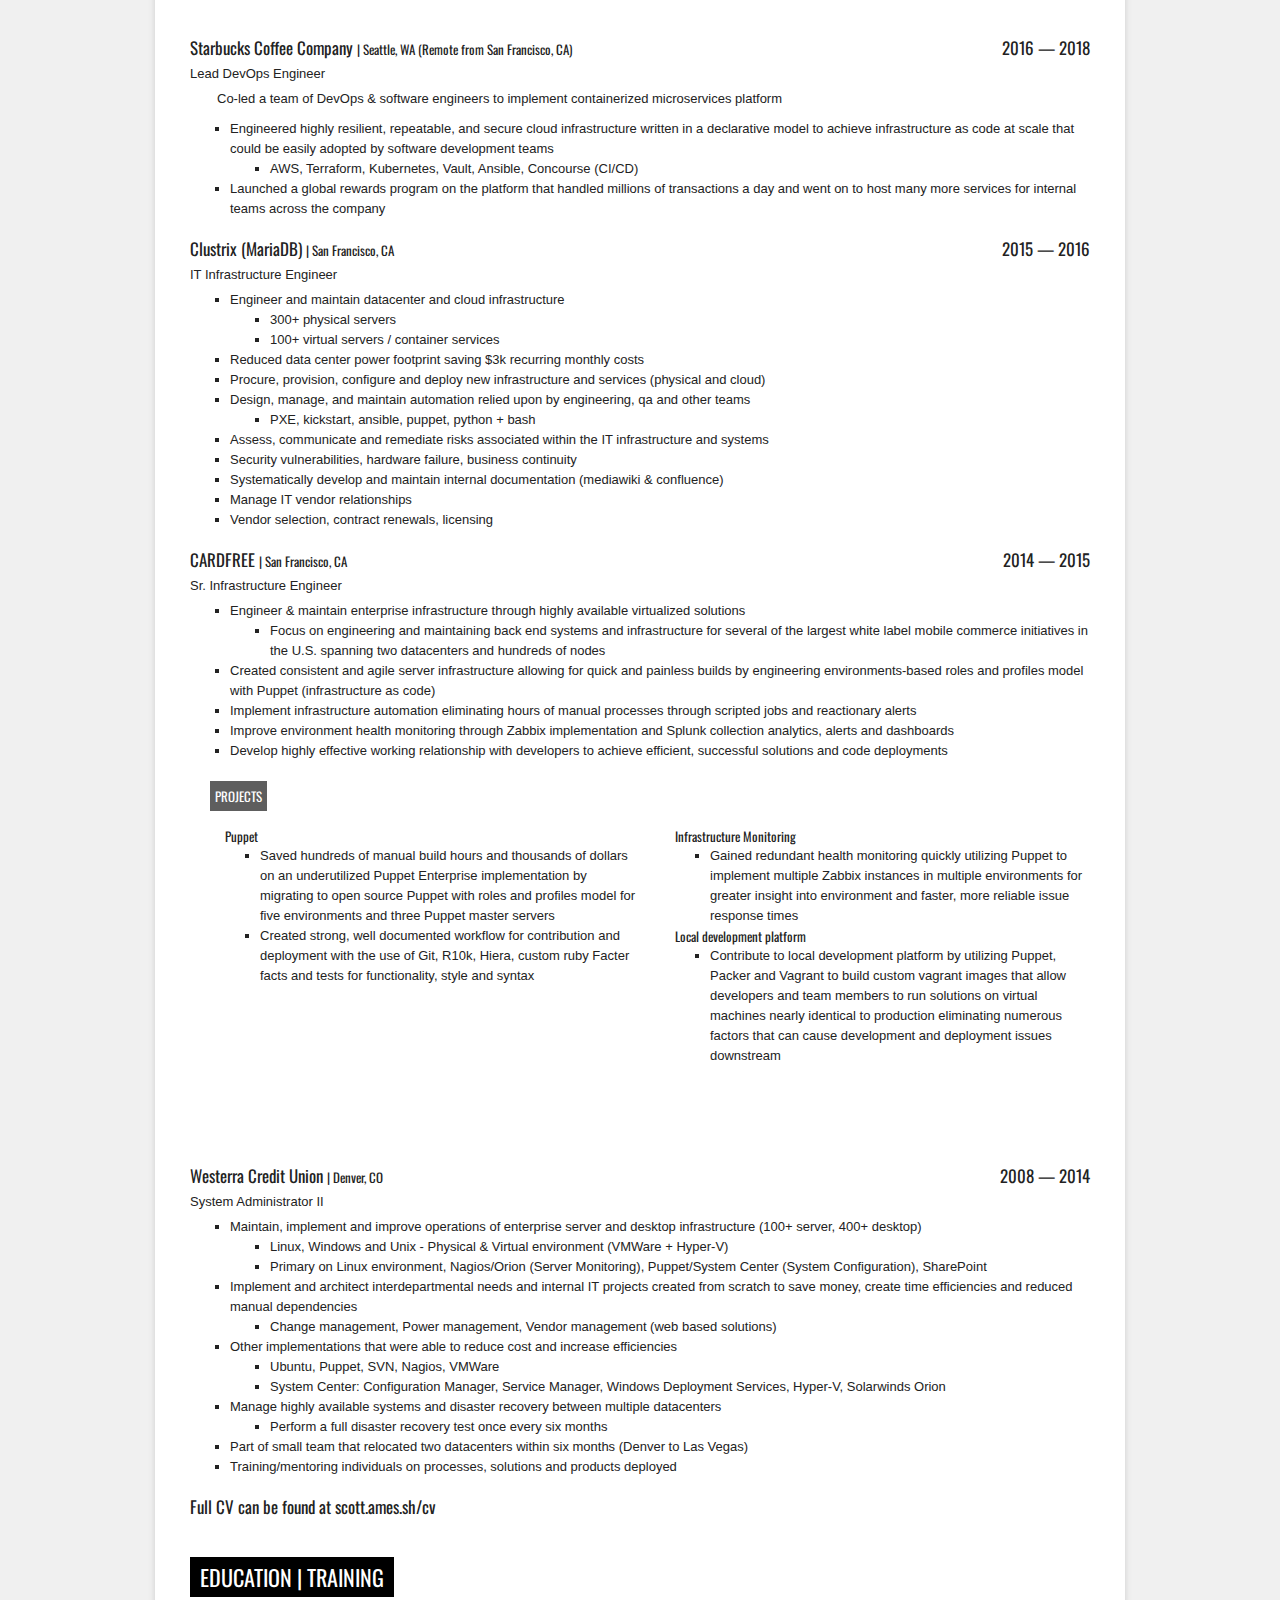
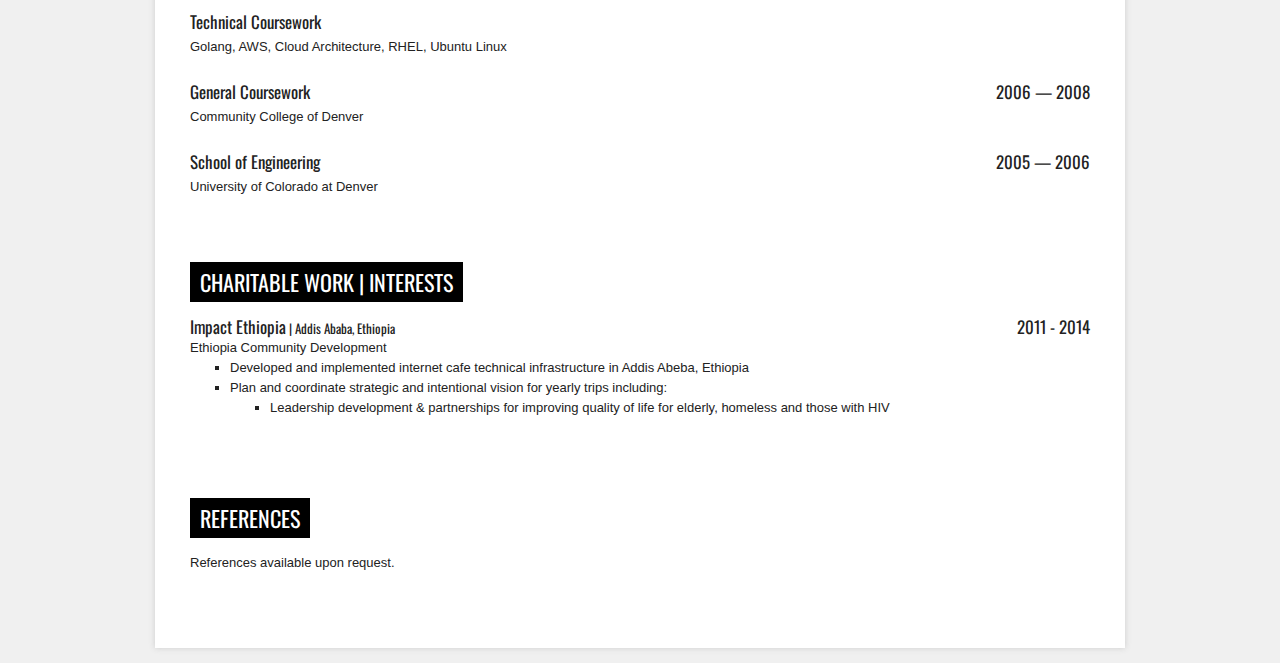
==== commit ee31f0b1: "[add] Tecton" ====
--- a/print.html
+++ b/print.html
@@ -434,11 +434,25 @@
       <div class="set">
         <div class="item">
           <h3>
+            <span class="company l"><a href="https://www.tecton.ai/" style="text-decoration:none"
+                target="_blank">Tecton</a>
+              <font size="2"> | Seattle, WA (Remote)</font>
+            </span>
+            <span class="date r">2021 &mdash; Present</span>
+          </h3>
+          <span class="clear"> </span>
+          <span class="job_title">DevOps Engineer</span>
+          <span class="info">
+            <p style="margin-left:3%">Tecton provides the first enterprise-ready feature store that manages the complete lifecycle of features for data scientists and data engineers — from engineering new features to serving them online for real-time predictions.</p>
+          </span>
+        </div>
+        <div class="item">
+          <h3>
             <span class="company l"><a href="https://bitnomial.com/" style="text-decoration:none"
                 target="_blank">Bitnomial</a>
               <font size="2"> | Seattle, WA (Remote)</font>
             </span>
-            <span class="date r">2021 &mdash; Present</span>
+            <span class="date r">2021 &mdash; 2021</span>
           </h3>
           <span class="clear"> </span>
           <span class="job_title">DevOps Engineer</span>
